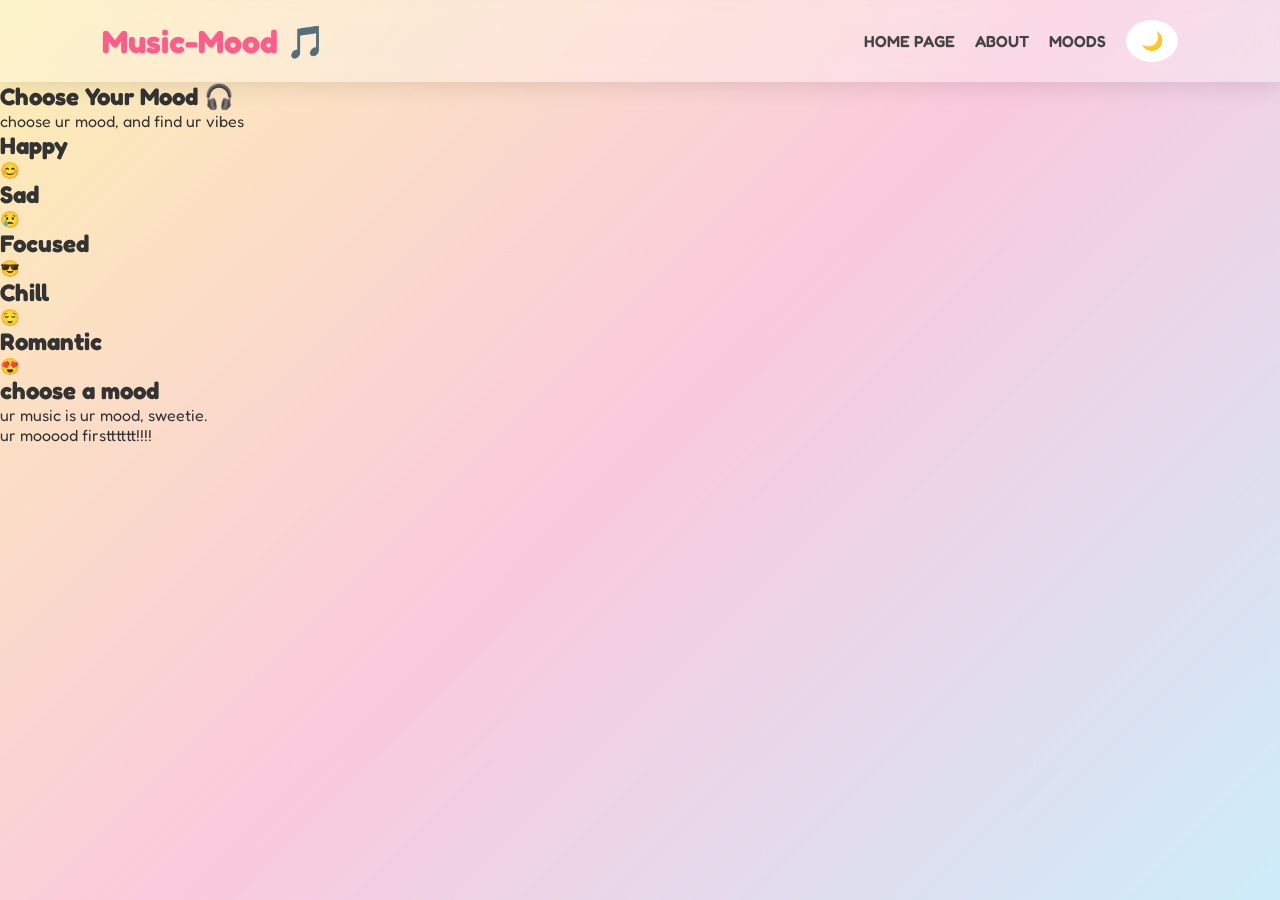
==== moods.html @ 0468273d "add initial HTML structure and create mood selection functionality" ====
<!DOCTYPE html>
<html lang="en">
<head>
    <meta charset="UTF-8">
    <meta name="viewport" content="width=device-width, initial-scale=1.0">
    <title>Choose ur Mood, bro</title>
    <link rel ="stylesheet" href="style.css">
    <link rel="preconnect" href="https://fonts.googleapis.com">
    <link rel="preconnect" href="https://fonts.gstatic.com" crossorigin>
    <link href="https://fonts.googleapis.com/css2?family=Fredoka:wght@300..700&display=swap" rel="stylesheet">
</head>
<body>
    <header>
        <div class="headlogo">
            Music-Mood 🎵
        </div>
    <nav>
        <a href=".">HOME PAGE</a>
        <a href ="about.html">ABOUT</a>
        <a href="moods.html">MOODS</a>
        <button id="themebtn">🌙</button>
    </nav>
    </header>
    <section class="choose">
        <h1>Choose Your Mood 🎧</h1>
        <p>
        choose ur mood, and find ur vibes
        </p>
    </section>
    <section class="moodchoose">
        <div class="card-happy" onclick="showMood('happy')">
            <h2>Happy</h2>
            😊
        </div>
        <div class="card-sad" onclick="showMood('sad')">
            <h2>Sad</h2>
            😢
        </div>
        <div class="card-focused" onclick="showMood('focus')">
            <h2>Focused</h2>
            😎
        </div>
        <div class="card-chill" onclick="showMood('chill')">
            <h2>Chill</h2>
            😌
        </div>
        <div class="card-romantic" onclick="showMood('romantic')">
            <h2>Romantic</h2>
            😍
        </div>
    </section>
    <section class="player">
        <h2 id="moodtitle">choose a mood</h2>
        <p id="quote">ur music is ur mood, sweetie.</p>
        <ul id ="song">
            <li>ur mooood firstttttt!!!!</li>
        </ul>
        <iframe
        id="spotifyPlayer"
        style="border-radius:20px"
        src=""
        width="100%"
        height="380"
        frameborder="0"
        allowfullscreen=""
        allow="autoplay; clipboard-write; encrypted-media; fullscreen; picture-in-picture">
</iframe>
    </section>
    <script src="mood.js"></script>
    </body>
    </html>
---- style.css ----
*{
    margin: 0;
    padding:0;
    box-sizing: border-box;
}
html{
    scroll-behavior: smooth;
}
body{
    font-family:'Fredoka',sans-serif;
    background: linear-gradient(135deg, #fcefb2, #fac9de ,#cdedfa);
    min-height: 100vh;
    color: #333;
    overflow-x: hidden;
}
header{
    display: flex;
    justify-content: space-between;
    padding: 20px 8%;
    position: sticky;
    top: 0;
    background: rgba(255, 255, 255, 0.3);
    align-items: center;
    z-index: 100;
    backdrop-filter: blur(10px);
    box-shadow: 0 5px 20px rgba(0, 0, 0, 0.1);
}
.headlogo{
    font-size: 32px;
    font-weight: 700;
    color: #ff5c8a;
}
nav{
    display: flex;
    gap: 20px;
    align-items: center;
}
nav a{
    text-decoration: none;
    color: #444;
    font-weight:600;
    transition:0.3s;
}
nav a:hover{
    color: #ff5c8a;
    transform: translateY(-3px);
}
#themebtn{
    background:white;
    font-size: 18px;
    border: none;
    padding: 10px 15px;
    border-radius: 50%;
    cursor: pointer;
    transition:0.3s;
}
#themebtn:hover{
    transform:rotate(20deg) scale(1.1);
}
.main{
    text-align: center;
    padding: 80px 20px;
}
.emojis{
    font-size: 50px;
}
.main h1{
    font-size: 64px;
    margin: 20px 0;
    color: #ff4f87;
    font-family: 'Geist', sans-serif;
}
main p{
    font-size: 20px;
    line-height: 1.7;
    margin-bottom: 40px;
}
.btn{
    display: inline-block;
    background: #ff5c8a;
    color: white;
    padding: 15px 35px;
    border-radius: 50px;
    font-size: 20px;
    font-weight: bold;
    text-decoration: none;
    transition: 0.3s;
}
.btn:hover{
    background: #ff2f69;
    transform: scale(1.1) rotate(-2deg);
    box-shadow: 0 15px 30px rgba(255, 92, 138, 0.4);
}
.moods div{
    border-radius: 25px;
    padding: 30px;
    text-align: center;
    color:white;
    cursor: pointer;
    transition:0.35s;
    box-shadow:0 10px 25px rgba(0,0,0,0.15);
}
.moods div:hover{
    transform: translateY(-10px) rotate(-2deg);
}
.happycard{
    background: #ffd93d;
    color: #444 !important;
}
.sadcard{
    background: #7d6cf6;
}
.focusedcard{
    background: #4caf50;
}
chillcard{
    background: #4fc3f7;
}
.romanticcard{
    background: #ff6b9c;
}
.moods h2{
    font-size: 32px;
    margin-bottom: 15px;
}
.moods p{
    font-size: 18px;
}
.why{
    padding: 70px 8%;
    text-align: center;
}
.why h2{
    font-size: 48px;
    margin-bottom: 40px;
    color:#ff4f87;
}
.features{
    display: grid;
    grid-template-columns: repeat(auto-fit, minmax(250px, 1fr));
    gap: 25px;
}
.feature div{
    background: white;
    padding: 30px;
    border-radius: 25px;
    box-shadow: 0 10px 20px rgba(0,0,0,0.08);
    transition:0.3s;
    margin-bottom: 20px;
}
.feature div:hover{
    transform: translateY(-8px);
}
.feature h3{
    margin: 15px 0;
}
footer{
    text-align: center;
    padding: 30px;
    background: #ff5c8a;
    color: white;
    font-weight: bold;
    margin-top: 60px;
}
.dark{
    background: linear-gradient(135deg, #1d1d2f, #2c2c2c);
    color:white;
}
.dark header{
    background: rgba(40, 40, 60, 0.6);
}
.dark nav a{
    color:white;
}
.dark .feature div{
    background:#2b2b45;
    color:white;
}

.dark footer{
    background: #111;
}
@media (max-width: 768px){
    header{
        flex-direction: column;
        gap: 20px;
    }
    .main h1{
        font-size: 48px;
    }
    nav{
        flex-wrap: wrap;
        justify-content: center;
    }
}
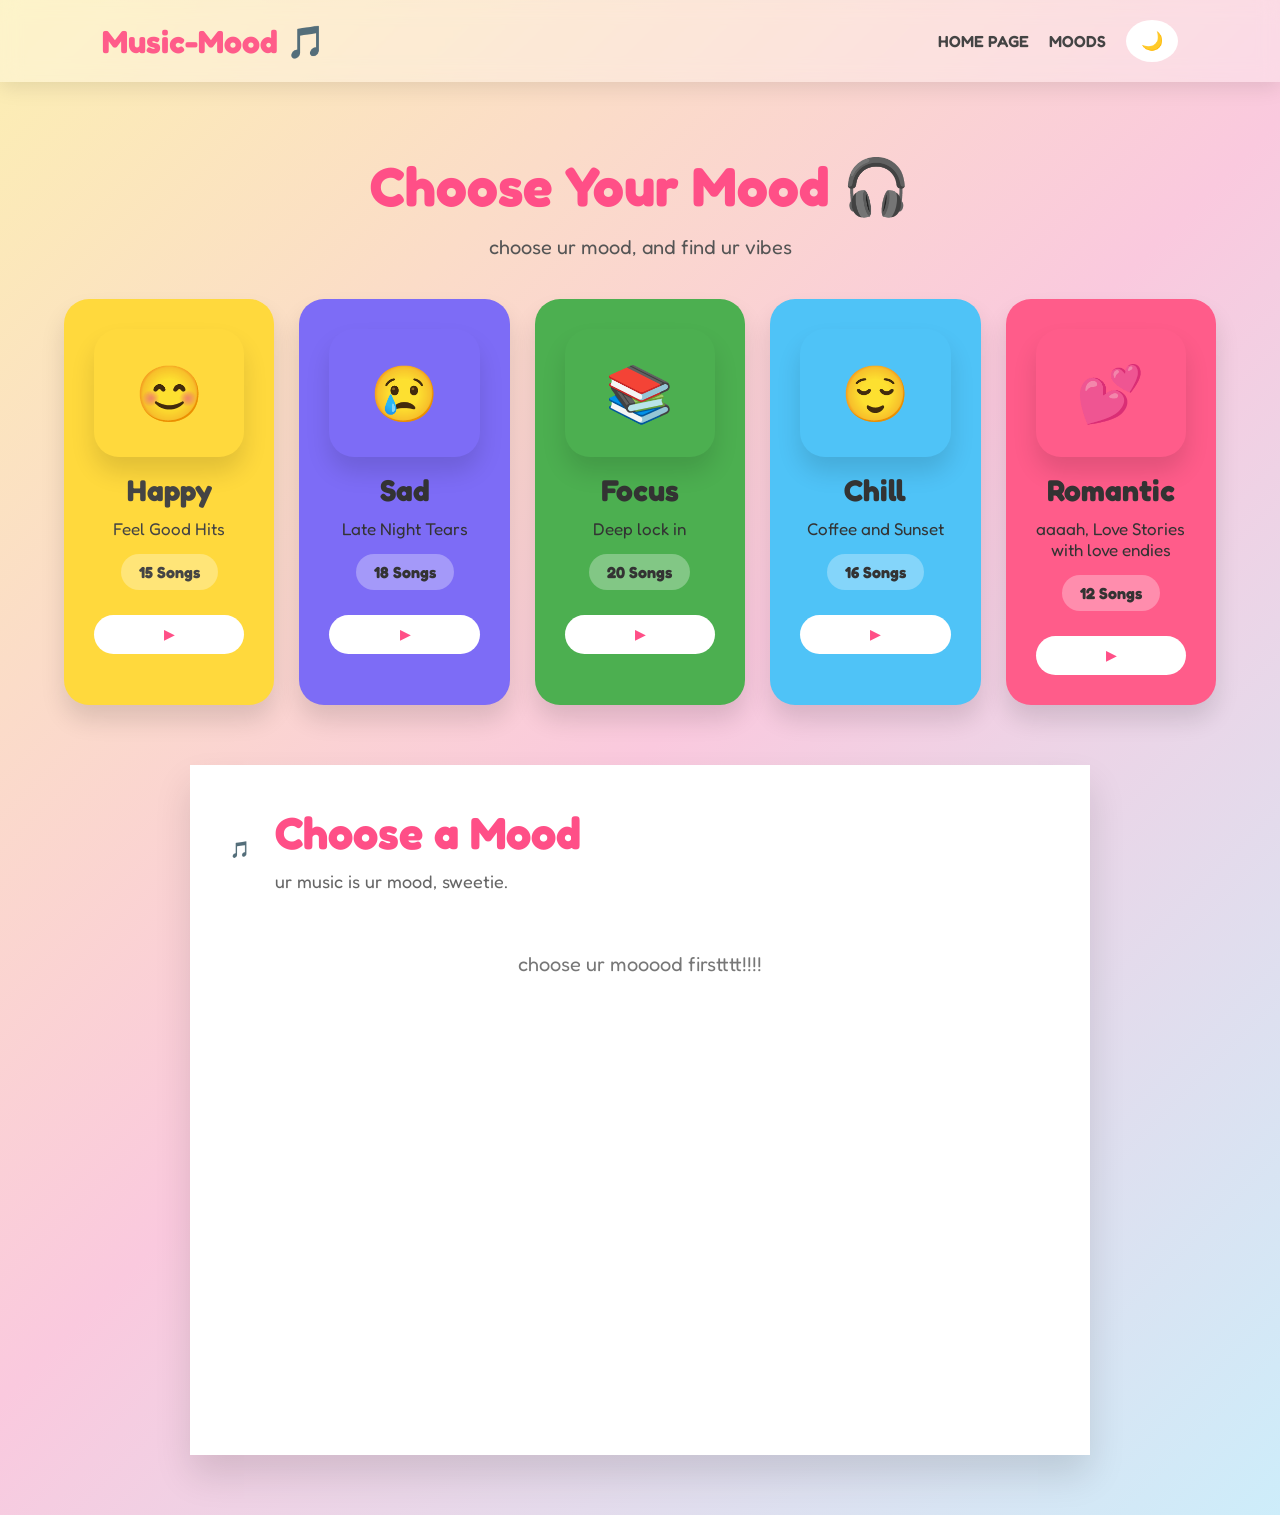
==== commit fd7e6818: "remove about page link and update mood selection UI with improved layout and song details" ====
--- a/moods.html
+++ b/moods.html
@@ -16,7 +16,6 @@
         </div>
     <nav>
         <a href=".">HOME PAGE</a>
-        <a href ="about.html">ABOUT</a>
         <a href="moods.html">MOODS</a>
         <button id="themebtn">🌙</button>
     </nav>
@@ -27,42 +26,65 @@
         choose ur mood, and find ur vibes
         </p>
     </section>
-    <section class="moodchoose">
-        <div class="card-happy" onclick="showMood('happy')">
-            <h2>Happy</h2>
-            😊
+<section class="moodchoose">
+    <div class="card-happy" onclick="showMood('happy')">
+    <div class="emoji">😊</div>
+    <h2>Happy</h2>
+    <p>Feel Good Hits</p>
+    <span>15 Songs</span>
+    <button>▶</button>
+    </div>
+    <div class="card-sad" onclick="showMood('sad')">
+    <div class="emoji">😢</div>
+    <h2>Sad</h2>
+    <p>Late Night Tears</p>
+    <span>18 Songs</span>
+    <button>▶</button>
+    </div>
+    <div class="card-focused" onclick="showMood('focus')">
+    <div class="emoji">📚</div>
+    <h2>Focus</h2>
+    <p>Deep lock in</p>
+    <span>20 Songs</span>
+    <button>▶</button>
+    </div>
+    <div class="card-chill" onclick="showMood('chill')">
+    <div class="emoji">😌</div>
+    <h2>Chill</h2>
+    <p>Coffee and Sunset</p>
+    <span>16 Songs</span>
+    <button>▶</button>
+    </div>
+    <div class="card-romantic" onclick="showMood('romantic')">
+    <div class="emoji">💕</div>
+    <h2>Romantic</h2>
+    <p>aaaah, Love Stories with love endies</p>
+    <span>12 Songs</span>
+    <button>▶</button>
+    </div>
+</section>
+
+    <section class="player">
+        <div class="selectmood">
+            <div id="bgemoji">
+                🎵
+            </div>
+        <div>
+            <h2 id="moodtitle">Choose a Mood</h2>
+        <p id="moodquote">ur music is ur mood, sweetie.</p>
         </div>
-        <div class="card-sad" onclick="showMood('sad')">
-            <h2>Sad</h2>
-            😢
         </div>
-        <div class="card-focused" onclick="showMood('focus')">
-            <h2>Focused</h2>
-            😎
-        </div>
-        <div class="card-chill" onclick="showMood('chill')">
-            <h2>Chill</h2>
-            😌
-        </div>
-        <div class="card-romantic" onclick="showMood('romantic')">
-            <h2>Romantic</h2>
-            😍
-        </div>
-    </section>
-    <section class="player">
-        <h2 id="moodtitle">choose a mood</h2>
-        <p id="quote">ur music is ur mood, sweetie.</p>
-        <ul id ="song">
-            <li>ur mooood firstttttt!!!!</li>
-        </ul>
+        <div id ="moodsong">
+           <p class="empty">choose ur mooood firstttt!!!!</p>
+    </div>
         <iframe
         id="spotifyPlayer"
-        style="border-radius:20px"
+        style="border-radius:20px; margin-top: 25px;"
         src=""
         width="100%"
         height="380"
         frameborder="0"
-        allowfullscreen=""
+        allowfullscreen
         allow="autoplay; clipboard-write; encrypted-media; fullscreen; picture-in-picture">
 </iframe>
     </section>
--- a/style.css
+++ b/style.css
@@ -70,7 +70,7 @@
     color: #ff4f87;
     font-family: 'Geist', sans-serif;
 }
-main p{
+.main p{
     font-size: 20px;
     line-height: 1.7;
     margin-bottom: 40px;
@@ -113,7 +113,7 @@
 .focusedcard{
     background: #4caf50;
 }
-chillcard{
+.chillcard{
     background: #4fc3f7;
 }
 .romanticcard{
@@ -135,7 +135,7 @@
     margin-bottom: 40px;
     color:#ff4f87;
 }
-.features{
+.feature{
     display: grid;
     grid-template-columns: repeat(auto-fit, minmax(250px, 1fr));
     gap: 25px;
@@ -193,4 +193,156 @@
         justify-content: center;
     }
 }
-
+.choose{
+    text-align: center;
+    padding: 70px 20px 40px;
+}
+.choose h1{
+    font-size: 55px;
+    color:#ff4f87;
+}
+.choose p{
+    font-size: 20px;
+    margin-top: 15px;
+    color:#555;
+}
+.moodchoose{
+    width: 90%;
+    margin:auto;
+    display: grid;
+    grid-template-columns: repeat(auto-fit, minmax(190px, 1fr));
+    gap:25px;
+    margin-bottom: 60px;
+}
+.moodchoose div{
+    padding: 30px;
+    border-radius: 25px;
+    box-shadow: 0 15px 25px rgba(0,0,0,0.12);
+    cursor:pointer;
+    transition:0.3s;
+    text-align: center;
+}
+.moodchoose div:hover{
+    transform: translateY(-12px) rotate(-2deg);
+}
+.emoji{
+    font-size:55px;
+    margin-bottom:15px;
+}
+.moodchoose h2{
+    margin-bottom: 10px;
+    font-size: 30px;
+}
+.moodchoose p{
+    margin-bottom: 15px;
+    font-size: 17px;
+}
+.moodchoose span{
+    display: inline-block;
+    background: rgba(255, 255, 255, 0.3);
+    padding: 8px 18px;
+    border-radius: 30px;
+    font-weight: bold;
+    margin-bottom: 15px;
+}
+.moodchoose button{
+    display:block;
+    width: 100%;
+    margin-top: 10px;
+    border: none;
+    background: white;
+    color:#ff4f87;
+    font-weight: bold;
+    padding: 12px;
+    border-radius: 30px;
+    cursor: pointer;
+    transition: 0.3s;
+}
+.moodchoose button:hover{
+    transform:scale(1.05);
+    background:#fff3f7;
+}
+.player{
+    width: 90%;
+    max-width: 900px;
+    margin: auto;
+    background: white;
+    padding: 40px;
+    box-shadow: 0 20px 35px rgba(0, 0, 0, 0.12);
+    margin-bottom: 60px;
+}
+.selectmood{
+    display: flex;
+    align-items: center;
+    gap: 25px;
+    margin-bottom: 30px;
+}
+#bgemogi{
+    font-size: 90px;
+}
+#moodtitle{
+    font-size: 45px;
+    color: #ff4f87;
+}
+#moodquote{
+    font-size: 18px;
+    color:#666;
+    margin-top: 10px;
+}
+.songcard{
+    display: flex;
+    justify-content: space-between;
+    align-items: center;
+    background: #fff6fa;
+    border-radius: 18px;
+    padding: 18px 22px;
+    margin-bottom: 15px;
+    transition: 0.3s;
+}
+.songCard:hover{
+    background:#ffe5ef;
+    transform:translateX(8px);
+}
+.songInfo h3{
+    margin-bottom:6px;
+}
+.songInfo p{
+    color:#777;
+}
+.songRight{
+    display:flex;
+    align-items:center;
+    gap:18px;
+}
+.songRight span{
+    font-weight:bold;
+    color:#666;
+}
+#spotifyPlayer{
+    margin-top:30px;
+    width:100%;
+    border:none;
+    border-radius:20px;
+}
+.empty{
+    text-align:center;
+    color:#777;
+    padding:30px;
+    font-size:20px;
+}
+.card-happy{
+    background: #ffd93d;
+    color: #444;
+}
+.card-sad{
+    background: #7d6cf6;
+}
+.card-focused{
+    background: #4caf50;
+}
+.card-chill{
+    background: #4fc3f7;
+}
+.card-romantic{
+    background: #ff5c8a;
+}
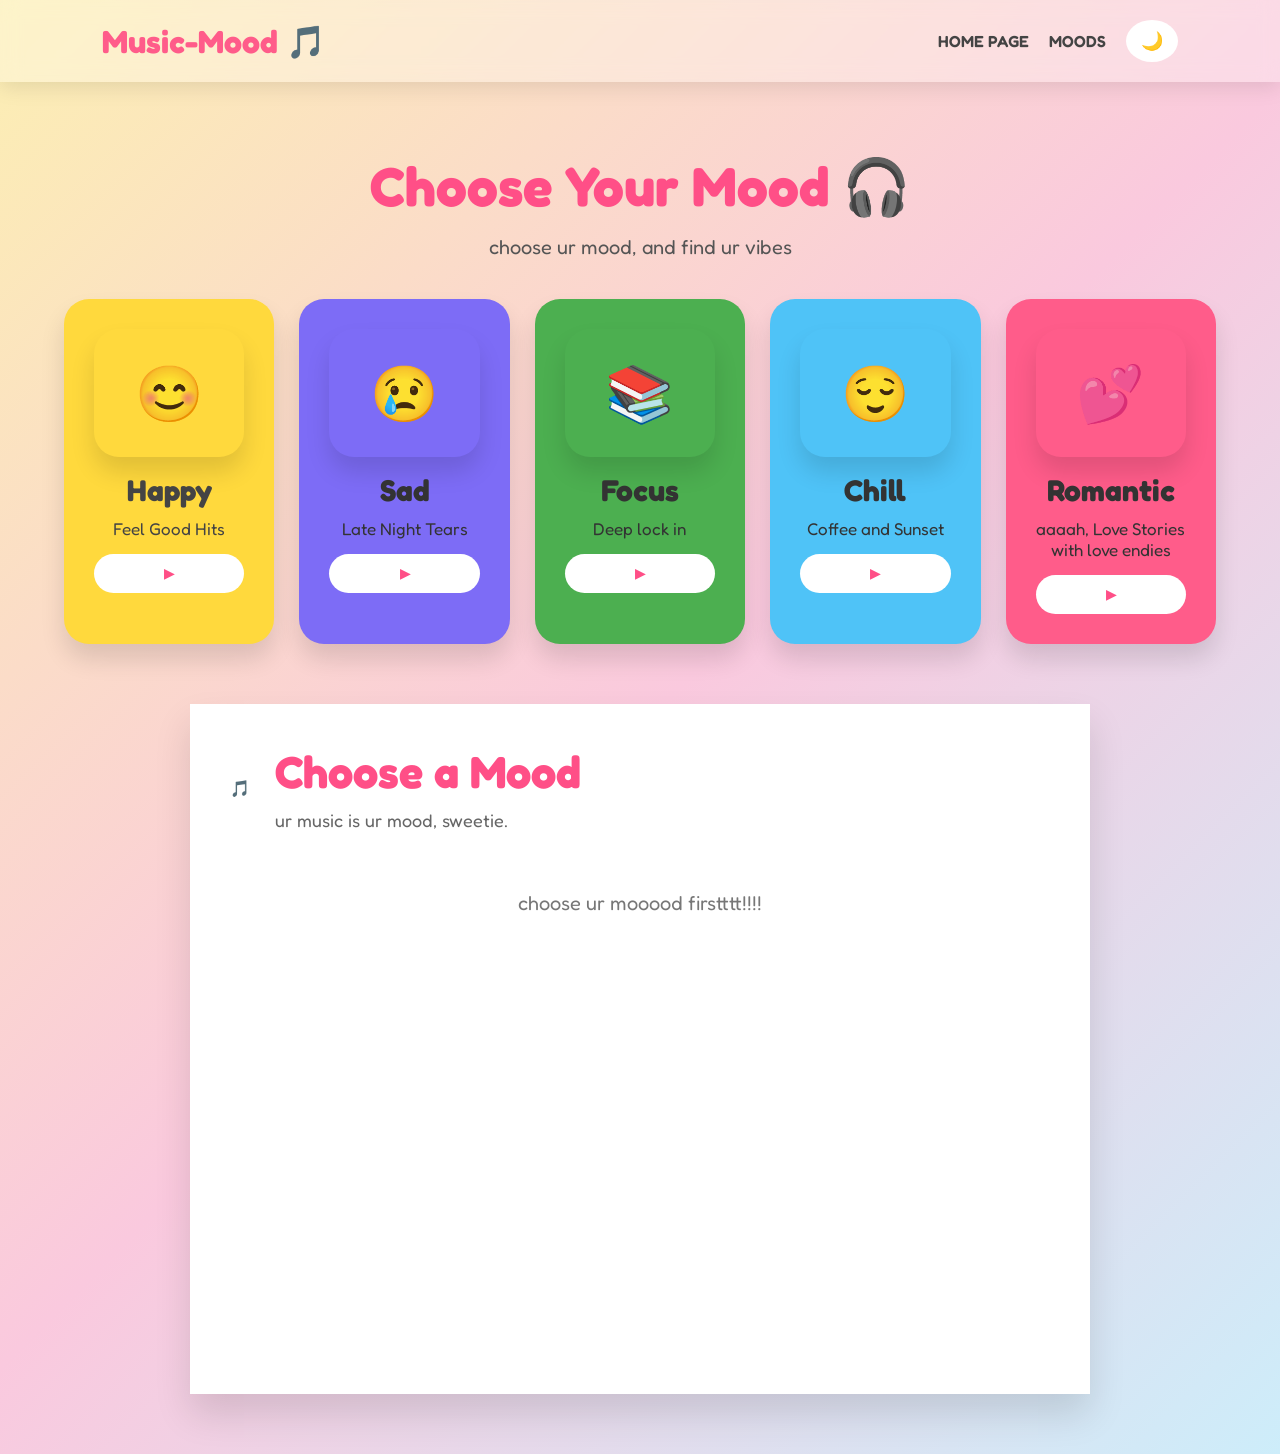
==== commit ec43edab: "add greeting message based on time of day and improve theme toggle button functionality" ====
--- a/moods.html
+++ b/moods.html
@@ -31,35 +31,30 @@
     <div class="emoji">😊</div>
     <h2>Happy</h2>
     <p>Feel Good Hits</p>
-    <span>15 Songs</span>
     <button>▶</button>
     </div>
     <div class="card-sad" onclick="showMood('sad')">
     <div class="emoji">😢</div>
     <h2>Sad</h2>
     <p>Late Night Tears</p>
-    <span>18 Songs</span>
     <button>▶</button>
     </div>
     <div class="card-focused" onclick="showMood('focus')">
     <div class="emoji">📚</div>
     <h2>Focus</h2>
     <p>Deep lock in</p>
-    <span>20 Songs</span>
     <button>▶</button>
     </div>
     <div class="card-chill" onclick="showMood('chill')">
     <div class="emoji">😌</div>
     <h2>Chill</h2>
     <p>Coffee and Sunset</p>
-    <span>16 Songs</span>
     <button>▶</button>
     </div>
     <div class="card-romantic" onclick="showMood('romantic')">
     <div class="emoji">💕</div>
     <h2>Romantic</h2>
     <p>aaaah, Love Stories with love endies</p>
-    <span>12 Songs</span>
     <button>▶</button>
     </div>
 </section>
--- a/style.css
+++ b/style.css
@@ -345,4 +345,22 @@
 }
 .card-romantic{
     background: #ff5c8a;
+}
+#greeting{
+    margin:30px auto;
+    padding:10px 22px;
+    background: white;
+    backdrop-filter: blur(10px);
+    font-size: 24px;
+    font-weight: bold;
+    color:#ff5c8a;
+    box-shadow: 0 10px 20px rgba(0, 0, 0, 0.15);
+    display: inline-block;
+    transform: rotate(-2deg);
+    border: 3px dashed#ff5c8a;
+    border-radius: 999px;
+}
+#greeting:hover{
+    transform: rotate(2deg) scale(1.05);
+    transition: 0.3s;
 }
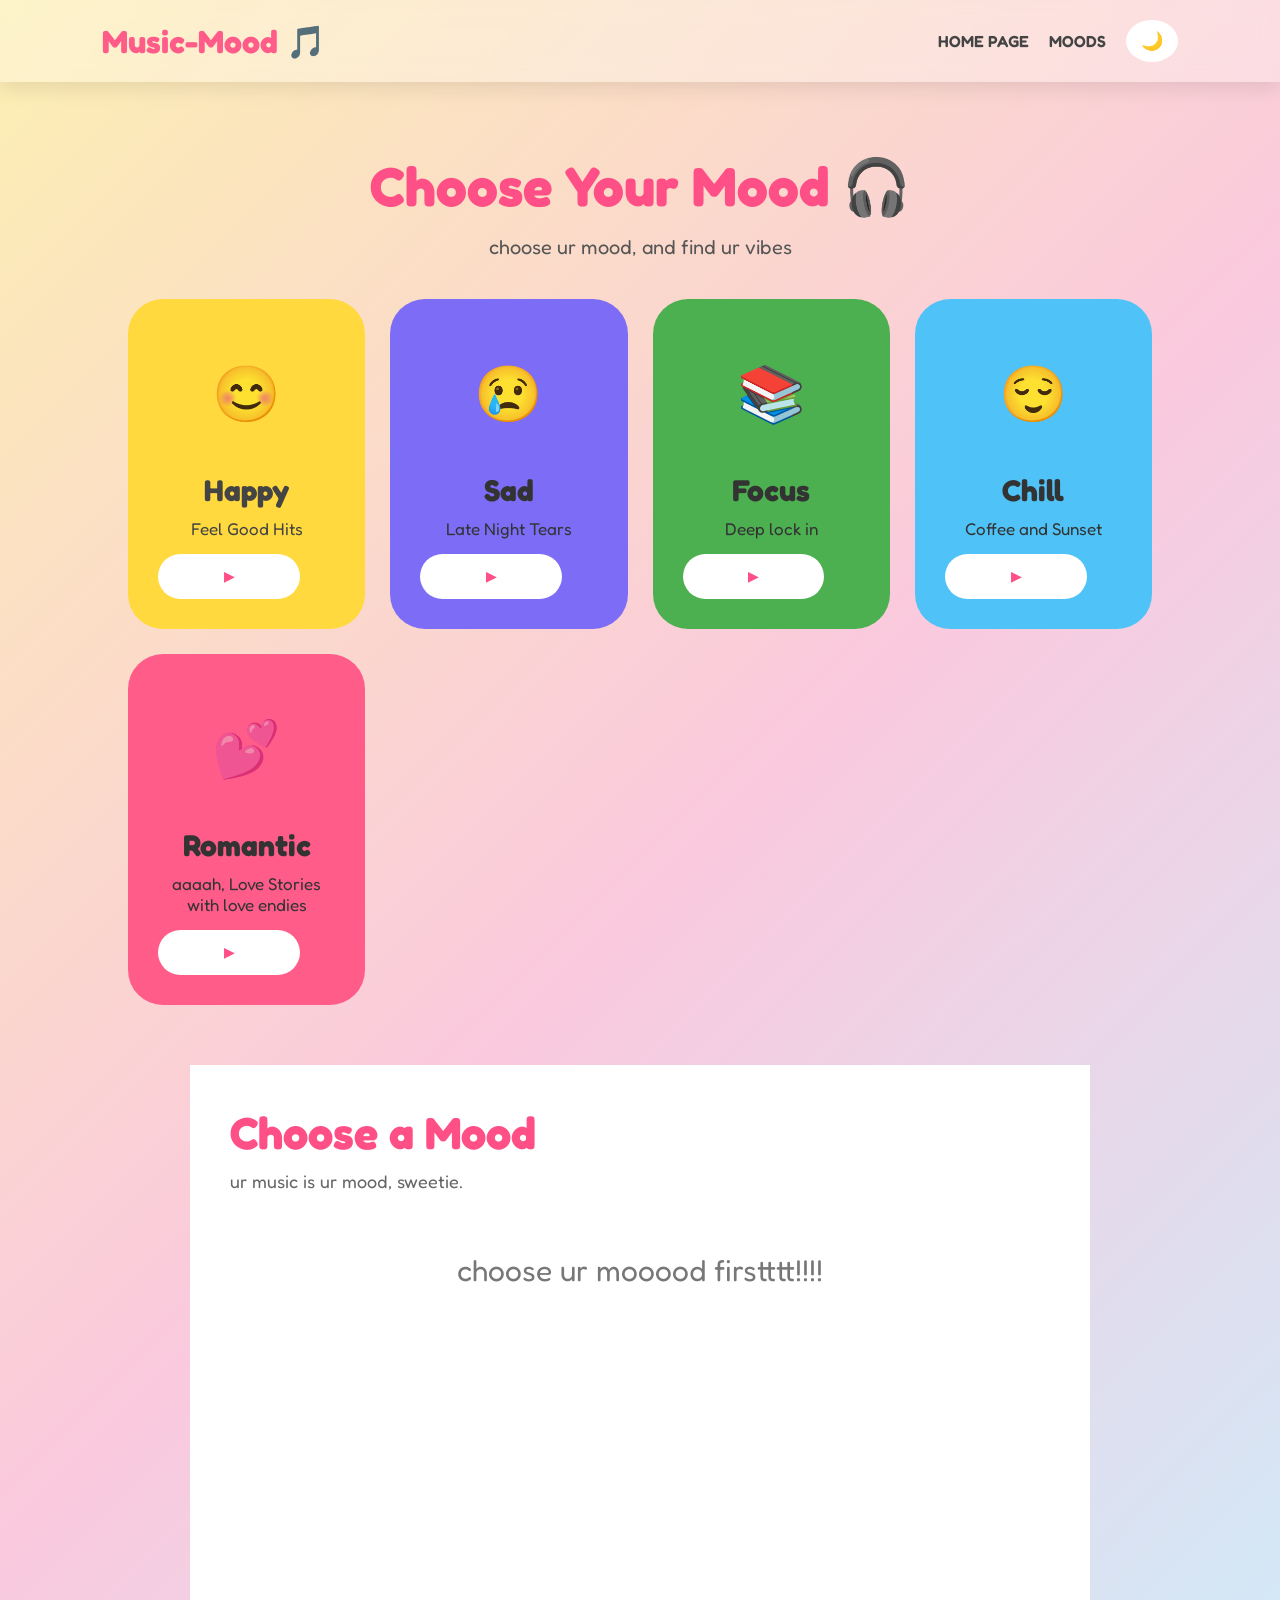
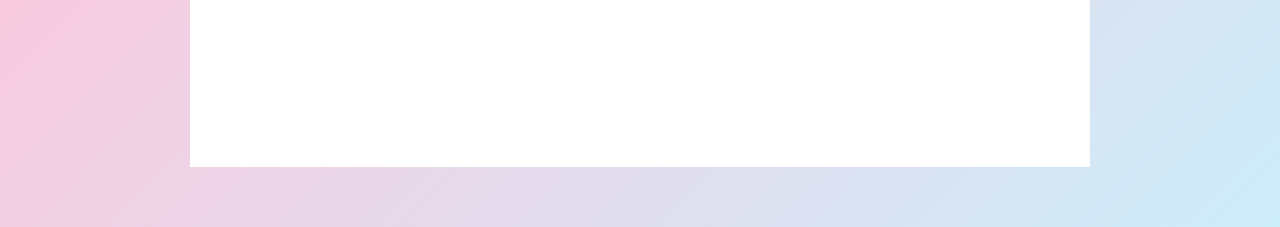
==== commit de865d1d: "refactor: update mood selection UI, improve styles, and remove unused emoji fields" ====
--- a/moods.html
+++ b/moods.html
@@ -61,9 +61,6 @@
 
     <section class="player">
         <div class="selectmood">
-            <div id="bgemoji">
-                🎵
-            </div>
         <div>
             <h2 id="moodtitle">Choose a Mood</h2>
         <p id="moodquote">ur music is ur mood, sweetie.</p>
--- a/style.css
+++ b/style.css
@@ -55,7 +55,7 @@
     transition:0.3s;
 }
 #themebtn:hover{
-    transform:rotate(20deg) scale(1.1);
+    transform:rotate(20deg);
 }
 .main{
     text-align: center;
@@ -88,24 +88,30 @@
 }
 .btn:hover{
     background: #ff2f69;
-    transform: scale(1.1) rotate(-2deg);
-    box-shadow: 0 15px 30px rgba(255, 92, 138, 0.4);
+    transform: translateY(-10px);
+}
+.moods{
+    width: 80%;
+    display: grid;
+    padding: auto;
+    grid-template-columns: repeat(5, 1fr);
+    margin: 50px auto;
+    gap: 25px;
 }
 .moods div{
-    border-radius: 25px;
-    padding: 30px;
-    text-align: center;
+    border-radius: 32px;
+    padding: 35px;
+    align-items: center;
+    display: grid;
     color:white;
     cursor: pointer;
-    transition:0.35s;
-    box-shadow:0 10px 25px rgba(0,0,0,0.15);
+    transition:0.3s;
 }
 .moods div:hover{
-    transform: translateY(-10px) rotate(-2deg);
+    transform: translateY(-10px);
 }
 .happycard{
     background: #ffd93d;
-    color: #444 !important;
 }
 .sadcard{
     background: #7d6cf6;
@@ -120,8 +126,8 @@
     background: #ff6b9c;
 }
 .moods h2{
-    font-size: 32px;
-    margin-bottom: 15px;
+    font-size: 35px;
+    margin-bottom: 16px;
 }
 .moods p{
     font-size: 18px;
@@ -207,7 +213,7 @@
     color:#555;
 }
 .moodchoose{
-    width: 90%;
+    width: 80%;
     margin:auto;
     display: grid;
     grid-template-columns: repeat(auto-fit, minmax(190px, 1fr));
@@ -216,14 +222,13 @@
 }
 .moodchoose div{
     padding: 30px;
-    border-radius: 25px;
-    box-shadow: 0 15px 25px rgba(0,0,0,0.12);
+    border-radius: 35px;
     cursor:pointer;
     transition:0.3s;
     text-align: center;
 }
 .moodchoose div:hover{
-    transform: translateY(-12px) rotate(-2deg);
+    transform: translateY(-12px);
 }
 .emoji{
     font-size:55px;
@@ -247,14 +252,14 @@
 }
 .moodchoose button{
     display:block;
-    width: 100%;
+    width: 80%;
     margin-top: 10px;
     border: none;
     background: white;
     color:#ff4f87;
     font-weight: bold;
-    padding: 12px;
-    border-radius: 30px;
+    padding: 15px;
+    border-radius: 40px;
     cursor: pointer;
     transition: 0.3s;
 }
@@ -268,7 +273,6 @@
     margin: auto;
     background: white;
     padding: 40px;
-    box-shadow: 0 20px 35px rgba(0, 0, 0, 0.12);
     margin-bottom: 60px;
 }
 .selectmood{
@@ -298,8 +302,7 @@
     padding: 18px 22px;
     margin-bottom: 15px;
     transition: 0.3s;
-}
-.songCard:hover{
+}.songCard:hover{
     background:#ffe5ef;
     transform:translateX(8px);
 }
@@ -328,7 +331,7 @@
     text-align:center;
     color:#777;
     padding:30px;
-    font-size:20px;
+    font-size:30px;
 }
 .card-happy{
     background: #ffd93d;
@@ -350,17 +353,12 @@
     margin:30px auto;
     padding:10px 22px;
     background: white;
-    backdrop-filter: blur(10px);
-    font-size: 24px;
+    font-size: 30px;
     font-weight: bold;
     color:#ff5c8a;
-    box-shadow: 0 10px 20px rgba(0, 0, 0, 0.15);
     display: inline-block;
-    transform: rotate(-2deg);
-    border: 3px dashed#ff5c8a;
     border-radius: 999px;
 }
 #greeting:hover{
-    transform: rotate(2deg) scale(1.05);
     transition: 0.3s;
 }
